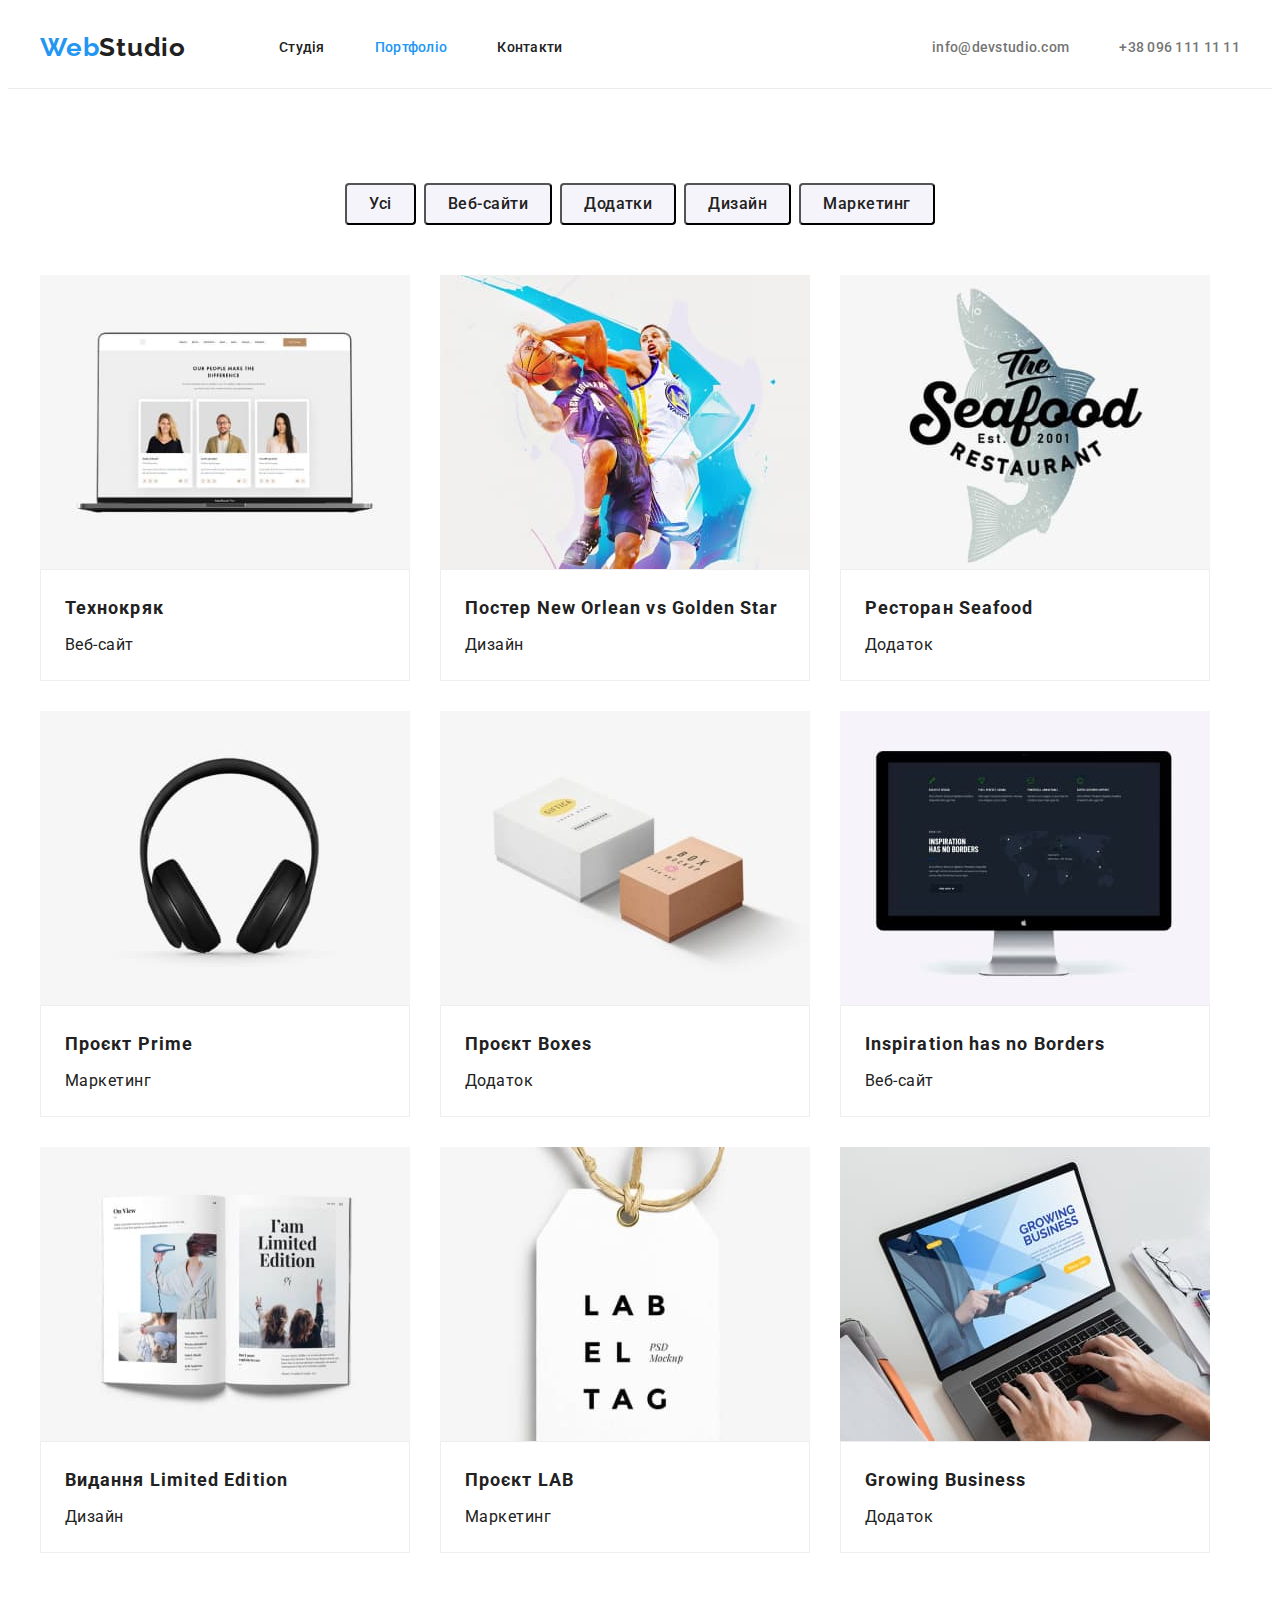
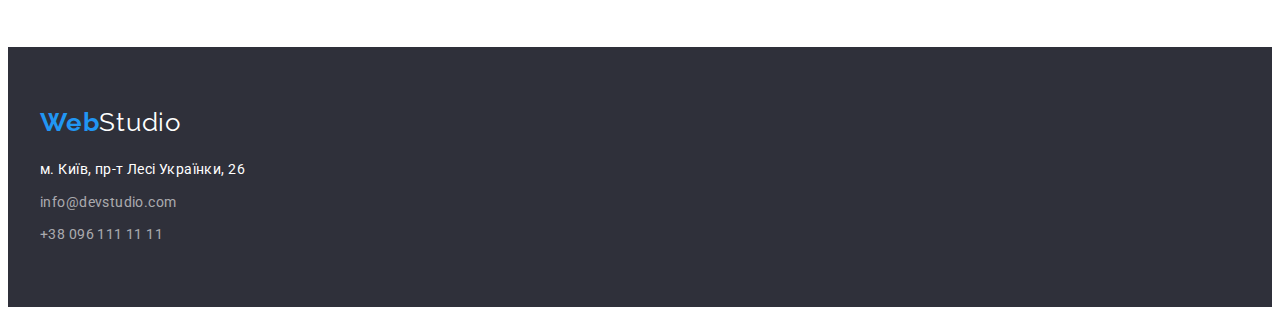
==== portfolio.html @ 0848afb4 "clone repository" ====
<!DOCTYPE html>
<html lang="uk">

<head>
  <meta charset="UTF-8" />
  <meta http-equiv="X-UA-Compatible" content="IE=edge" />
  <meta name="viewport" content="width=device-width, initial-scale=1.0" />
  <link rel="preconnect" href="https://fonts.googleapis.com" />
  <link rel="preconnect" href="https://fonts.gstatic.com" crossorigin />
  <link href="https://fonts.googleapis.com/css2?family=Raleway:wght@700&family=Roboto:wght@400;500;700;900&display=swap"
    rel="stylesheet" />
  <link rel="stylesheet" href="https://cdnjs.cloudflare.com/ajax/libs/modern-normalize/1.1.0/modern-normalize.min.css"
    integrity="sha512-wpPYUAdjBVSE4KJnH1VR1HeZfpl1ub8YT/NKx4PuQ5NmX2tKuGu6U/JRp5y+Y8XG2tV+wKQpNHVUX03MfMFn9Q=="
    crossorigin="anonymous" referrerpolicy="no-referrer" />
  <link rel="stylesheet" href="./css/styles.css" />
  <title>Портфоліо</title>
</head>

<body>
  <header class="header">
    <div class="header-section container">
      <nav class="nav-header">
        <a lang="en" class="header-logo link" href="./index.html"><span class="logo">Web</span>Studio</a>
        <ul class="nav-list list">
          <li class="item"><a class="nav-link link" href="./index.html">Студія</a></li>
          <li class="item"><a class="nav-link link current" href="./portfolio.html">Портфоліо</a></li>
          <li class="item"><a class="nav-link link" href="">Контакти</a></li>
        </ul>
      </nav>
      <ul class="header-address list">
        <li class="item"><a class="address link" href="mailto:info@devstudio.com">info@devstudio.com</a></li>
        <li class="item"><a class="address link" href="tel:+380961111111">+38 096 111 11 11</a></li>
      </ul>
    </div>
  </header>

  <main>
    <section class="portfolio-page section">
      <div class="portfolio-block container">
        <h1 class="visually-hidden">Портфоліо</h1>
        <ul class="protfolio-filter list">
          <li class="item-button"><button class="portfolio-btn" type="button">Усі</button></li>
          <li class="item-button"><button class="portfolio-btn" type="button">Веб-сайти</button></li>
          <li class="item-button"><button class="portfolio-btn" type="button">Додатки</button></li>
          <li class="item-button"><button class="portfolio-btn" type="button">Дизайн</button></li>
          <li class="item-button"><button class="portfolio-btn" type="button">Маркетинг</button></li>
        </ul>

        <ul class="portfolio-list list">
          <li class="portfolio-item">
            <img src="./images/portfolioimg1.jpg" alt="" width="370" />
            <div class="text-block">
              <h2 class="portfolio-tittle">Технокряк</h2>
              <p class="portfolio-text">Веб-сайт</p>
            </div>
          </li>
          <li class="portfolio-item">
            <img src="./images/portfolioimg2.jpg" alt="" width="370" />
            <div class="text-block">
              <h2 class="portfolio-tittle">Постер New Orlean vs Golden Star</h2>
              <p class="portfolio-text">Дизайн</p>
            </div>
          </li>
          <li class="portfolio-item">
            <img src="./images/portfolioimg3.jpg" alt="" width="370" />
            <div class="text-block">
              <h2 class="portfolio-tittle">Ресторан Seafood</h2>
              <p class="portfolio-text">Додаток</p>
            </div>
          </li>
          <li class="portfolio-item">
            <img src="./images/portfolioimg4.jpg" alt="" width="370" />
            <div class="text-block">
              <h2 class="portfolio-tittle">Проєкт Prime</h2>
              <p class="portfolio-text">Маркетинг</p>
            </div>
          </li>
          <li class="portfolio-item">
            <img src="./images/portfolioimg5.jpg" alt="" width="370" />
            <div class="text-block">
              <h2 class="portfolio-tittle">Проєкт Boxes</h2>
              <p class="portfolio-text">Додаток</p>
            </div class="text-block">
          </li>
          <li class="portfolio-item">
            <img src="./images/portfolioimg6.jpg" alt="" width="370" />
            <div class="text-block">
              <h2 class="portfolio-tittle">Inspiration has no Borders</h2>
              <p class="portfolio-text">Веб-сайт</p>
            </div>
          </li>
          <li class="portfolio-item">
            <img src="./images/portfolioimg7.jpg" alt="" width="370" />
            <div class="text-block">
              <h2 class="portfolio-tittle">Видання Limited Edition</h2>
              <p class="portfolio-text">Дизайн</p>
            </div>
          </li>

          <li class="portfolio-item">
            <img src="./images/portfolioimg8.jpg" alt="" width="370" />
            <div class="text-block">
              <h2 class="portfolio-tittle">Проєкт LAB</h2>
              <p class="portfolio-text">Маркетинг</p>
            </div>
          </li>
          <li class="portfolio-item">
            <img src="./images/portfolioimg9.jpg" alt="" width="370" />
            <div class="text-block">
              <h2 class="portfolio-tittle">Growing Business</h2>
              <p class="portfolio-text">Додаток</p>
            </div>
          </li>

        </ul>
      </div>
    </section>
  </main>

  <footer class="footer">
    <div class="container">
      <a lang="en" class="footer-logo link" href="./index.html"><span class="logo">Web</span>Studio</a>
      <address>
        <ul class="footer-list list">
          <li class="item">
            <a class="address link" href="https://goo.gl/maps/CPtrU1FHBa2aNyZL9" target="_blank"
              rel="noopener noreferrer nofollow">м. Київ, пр-т Лесі Українки, 26</a>
          </li>
          <li class="item">
            <a class="contact-link link" href="mailto:info@devstudio.com">info@devstudio.com</a>
          </li>
          <li class="item"><a class="contact-link link" href="tel:+380961111111">+38 096 111 11 11</a></li>
        </ul>
      </address>
    </div>
  </footer>
</body>

</html>
---- css/styles.css ----
:root {
  --primary-background-color: #ffffff;
  --secondary-background-color: #2f303a;
  --tertiary-background-color: #f5f4fa;

  --primary-text-color: #212121;
  --secondary-text-color: #757575;

  --accent-background-color: #2196f3;
  --accent-text-color: #2196f3;

  --white-color: #ffffff
}

body {
  font-family: 'Roboto', sans-serif;
  background-color: var(--primary-background-color);
  color: var(--primary-text-color);
}

h1,
h2,
h3,
ul,
p {
  margin: 0;
  padding: 0;
}

img {
  display: block;
  max-width: 100%;
  height: auto;
}

.container {
  width: 1200px;
  padding: 0 15px;
  margin: 0 auto;
}

.section {
  padding: 94px 0;
}

.link {
  text-decoration: none;
}

.list {
  list-style-type: none;
}

/* HEADER */
/* Logo */
.header {
  border-bottom: 1px solid #ECECEC;
}

.logo {
  font-family: 'Raleway';
  font-weight: 700;
  font-size: 26px;
  line-height: 1.2;
  letter-spacing: 0.03em;

  color: var(--accent-text-color);
}

.header-logo {
  margin-right: 93px;
  font-family: 'Raleway';
  font-weight: 700;
  font-size: 26px;
  line-height: 1.2;
  letter-spacing: 0.03em;

  color: var(--primary-text-color);
}

/* Nav */
.header-section {
  display: flex;
  align-items: center;
}

.nav-header {
  display: flex;
  align-items: center;
}

.nav-list {
  display: flex;
}

.nav-list .item:not(:last-child) {
  margin-right: 50px;
}


.nav-link {
  display: block;
  padding: 32px 0px;

  font-weight: 500;
  font-size: 14px;
  line-height: 1.14;
  letter-spacing: 0.02em;

  color: var(--primary-text-color);
}

.nav-link:hover,
.nav-link:focus {
  color: var(--accent-text-color);
}

.nav-link.current {
  color: var(--accent-text-color);
}

.header-address {
  display: flex;
  margin-left: auto;
}

.header-address .item:not(:last-child) {
  margin-right: 50px;
}

.header-address .address {
  display: block;
  padding: 32px 0;
  font-weight: 500;
  font-size: 14px;
  line-height: 1.14;
  letter-spacing: 0.02em;

  color: var(--secondary-text-color);
}

.header-address .address:hover,
.header-address .address:focus {
  color: var(--accent-text-color);
}

/* MAIN */
.title {
  margin-bottom: 50px;

  font-size: 36px;
  line-height: 1.17;
  text-align: center;
  letter-spacing: 0.03em;
}

/* Hero selection */
.hero {
  text-align: center;
  background-color: var(--secondary-background-color);
  padding: 200px 0;
}

.hero-title {
  margin-bottom: 30px;

  font-weight: 900;
  font-size: 44px;
  line-height: 1.36;
  letter-spacing: 0.06em;

  color: var(--white-color);
}

.hero-button {
  padding: 10px 32px;
  font-family: 'Roboto';
  font-weight: 700;
  font-size: 16px;
  line-height: 1.87;
  align-items: center;
  letter-spacing: 0.06em;

  background-color: var(--accent-background-color);
  color: var(--white-color);

  cursor: pointer;
  border-radius: 4px;
  border-color: var(--accent-background-color);

}

/* Features */
.features {
  padding-bottom: 0px;
}

.list-title {
  margin-bottom: 10px;

  font-size: 14px;
  line-height: 1.14;
  letter-spacing: 0.03em;

  color: var(--primary-text-color);
}

.visually-hidden {
  position: absolute;
  white-space: nowrap;
  width: 1px;
  height: 1px;
  overflow: hidden;
  border: 0;
  padding: 0;
  clip: rect(0 0 0 0);
  clip-path: inset(50%);
  margin: -1px;
}

.features-list {
  display: flex;
}

.features-list .item:not(:last-child) {
  margin-right: 30px;
}

.list-text {
  font-size: 14px;
  line-height: 1.7;
  letter-spacing: 0.03em;

  color: var(--secondary-text-color);
}

/* Work */
.work-list {
  display: flex;
}

.work-list .item:not(:last-child) {
  margin-right: 30px;
}

/* Team */
.team {
  background-color: var(--tertiary-background-color);
}

.team-list {
  display: flex;
}

.team-list .item:not(:last-child) {
  margin-right: 30px;
}

.team-list .item {
  background-color: var(--primary-background-color);
  border-radius: 0px 0px 4px 4px;
}

.work-item {
  padding: 30px;
}

.item-title {
  margin-bottom: 10px;

  font-weight: 500;
  font-size: 16px;
  line-height: 1.19;
  text-align: center;
  letter-spacing: 0.03em;

  color: var(--primary-text-color);
}

.item-text {
  font-size: 16px;
  line-height: 1.19;
  text-align: center;
  letter-spacing: 0.03em;

  color: var(--secondary-text-color);
}

/* FOOTER */
.footer {
  padding: 60px 0px;
  background-color: var(--secondary-background-color);
}

/* Logo */
.footer-logo {
  display: block;
  margin-bottom: 20px;

  font-family: 'Raleway';
  font-size: 26px;
  line-height: 1.2;
  letter-spacing: 0.03em;

  color: var(--white-color);
}

/* Address */

.address {
  display: block;
  font-style: normal;
  font-size: 14px;
  line-height: 1.7;
  letter-spacing: 0.03em;

  color: var(--white-color);
}

.footer-list .item:not(:last-child) {
  margin-bottom: 9px;
}

.contact-link {
  display: block;
  font-family: 'Roboto';
  font-style: normal;
  font-weight: 400;
  font-size: 14px;
  line-height: 1.7;
  letter-spacing: 0.03em;

  color: rgba(255, 255, 255, 0.6);
}

.contact-link:hover,
.contact-link:focus {
  font-style: normal;
  font-size: 14px;
  line-height: 1.7;
  letter-spacing: 0.03em;

  color: var(--accent-text-color);
}

/* PORTFOLIO-PAGE */
.portfolio-page {
  background-color: #ffffff;
}

.protfolio-filter {
  display: flex;
  justify-content: center;
  margin-bottom: 50px;
}

.protfolio-filter .item-button:not(:last-child) {
  margin-right: 8px;
}


/* portf-btn */

.portfolio-btn {
  padding: 6px 22px;
  font-family: 'Roboto';
  font-weight: 500;
  font-size: 16px;
  line-height: 1.62;
  text-align: center;
  letter-spacing: 0.03em;

  background-color: #f5f4fa;
  color: var(--primary-text-color);

  cursor: pointer;
  border-radius: 4px;
}

.portfolio-btn:hover,
.portfolio-btn:focus {
  padding: 6px 25px;
  font-size: 16px;
  line-height: 1.62;
  text-align: center;
  letter-spacing: 0.03em;

  background-color: var(--accent-background-color);
  color: var(--white-color);

  cursor: pointer;
  border-radius: 4px;
}

.portfolio-list {
  display: flex;
  flex-wrap: wrap;
}

.portfolio-item {
  margin-right: 30px;
  margin-bottom: 30px;
  width: 370px;
  background-color: var(--primary-background-color);
}

.portfolio-item:nth-child(3n) {
  margin-right: 0px;
}

.portfolio-item:nth-last-child(-n + 3) {
  margin-bottom: 0px;
}

.text-block {
  padding: 20px 24px;
  border: 1px solid #EEEEEE;

}

.portfolio-tittle {
  margin-bottom: 4px;
  font-size: 18px;
  line-height: 2;
  letter-spacing: 0.06em;
}

.portfolio-text {
  font-size: 16px;
  line-height: 1.87;
  letter-spacing: 0.03em;
}
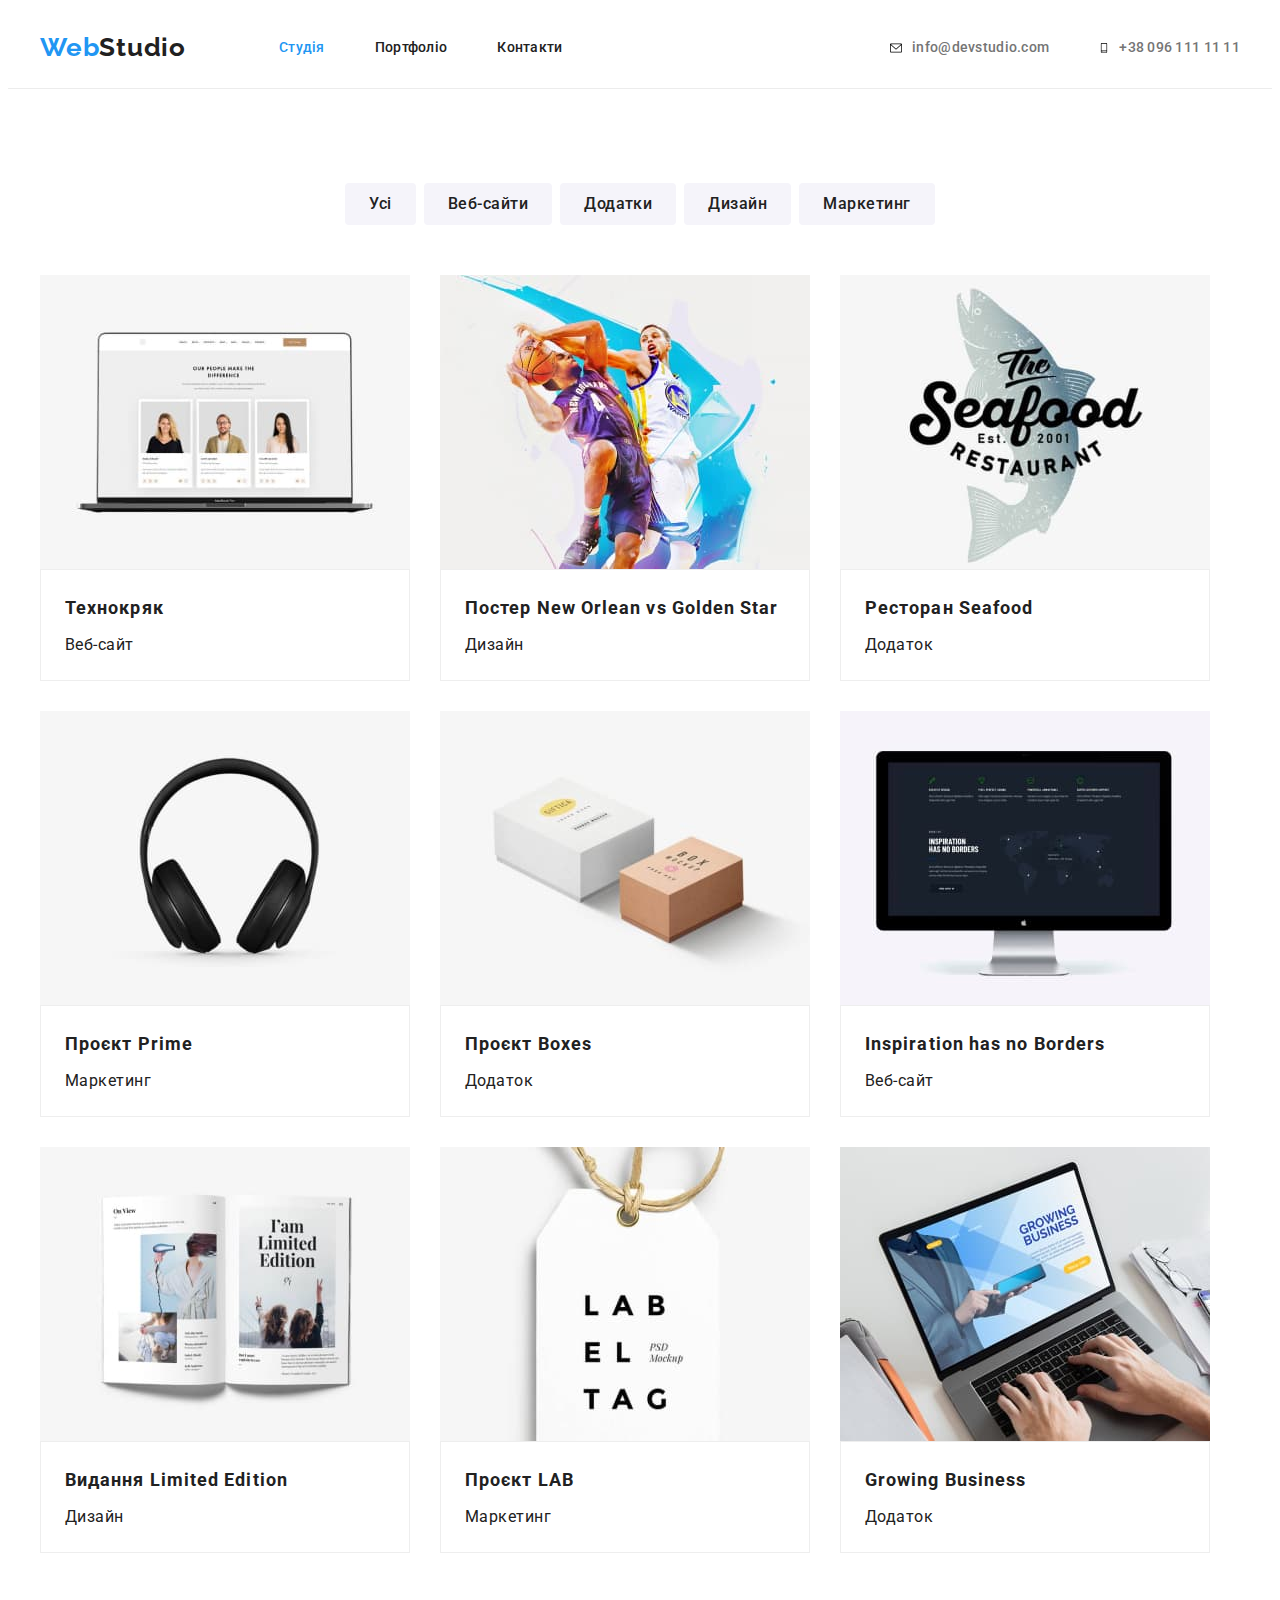
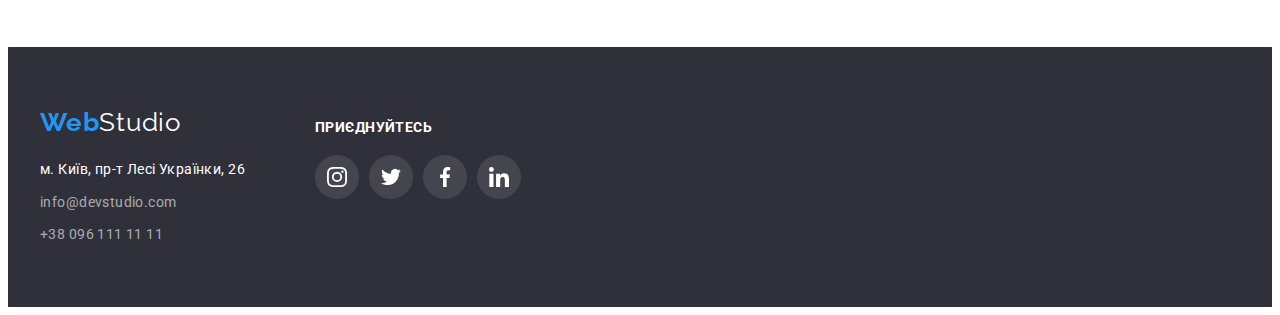
==== commit 38ca2411: "add icon for header and footer" ====
--- a/portfolio.html
+++ b/portfolio.html
@@ -22,14 +22,23 @@
       <nav class="nav-header">
         <a lang="en" class="header-logo link" href="./index.html"><span class="logo">Web</span>Studio</a>
         <ul class="nav-list list">
-          <li class="item"><a class="nav-link link" href="./index.html">Студія</a></li>
-          <li class="item"><a class="nav-link link current" href="./portfolio.html">Портфоліо</a></li>
+          <li class="item"><a class="nav-link link current" href="./index.html">Студія</a></li>
+          <li class="item"><a class="nav-link link" href="./portfolio.html">Портфоліо</a></li>
           <li class="item"><a class="nav-link link" href="">Контакти</a></li>
         </ul>
       </nav>
       <ul class="header-address list">
-        <li class="item"><a class="address link" href="mailto:info@devstudio.com">info@devstudio.com</a></li>
-        <li class="item"><a class="address link" href="tel:+380961111111">+38 096 111 11 11</a></li>
+        <li class="item">
+          <a class="address link" href="mailto:info@devstudio.com"><svg height="16" width="12">
+              <use href="./images/symbol-defs.svg#icon-mail"></use>
+            </svg>info@devstudio.com</a>
+        </li>
+        <li class="item">
+          <a class="address link" href="tel:+380961111111"><svg height="16" width="10px">
+              <use href="./images/symbol-defs.svg#icon-tel"></use>
+            </svg>
+            +38 096 111 11 11</a>
+        </li>
       </ul>
     </div>
   </header>
@@ -48,66 +57,66 @@
 
         <ul class="portfolio-list list">
           <li class="portfolio-item">
-            <img src="./images/portfolioimg1.jpg" alt="" width="370" />
+            <img src="./images/portfolioimg1.jpg" alt="Ноутбук із сайтом" width="370" />
             <div class="text-block">
-              <h2 class="portfolio-tittle">Технокряк</h2>
+              <h2 class="portfolio-title">Технокряк</h2>
               <p class="portfolio-text">Веб-сайт</p>
             </div>
           </li>
           <li class="portfolio-item">
-            <img src="./images/portfolioimg2.jpg" alt="" width="370" />
+            <img src="./images/portfolioimg2.jpg" alt="Гра в баскетбол" width="370" />
             <div class="text-block">
-              <h2 class="portfolio-tittle">Постер New Orlean vs Golden Star</h2>
+              <h2 class="portfolio-title">Постер New Orlean vs Golden Star</h2>
               <p class="portfolio-text">Дизайн</p>
             </div>
           </li>
           <li class="portfolio-item">
-            <img src="./images/portfolioimg3.jpg" alt="" width="370" />
+            <img src="./images/portfolioimg3.jpg" alt="Логотип ресторану" width="370" />
             <div class="text-block">
-              <h2 class="portfolio-tittle">Ресторан Seafood</h2>
+              <h2 class="portfolio-title">Ресторан Seafood</h2>
               <p class="portfolio-text">Додаток</p>
             </div>
           </li>
           <li class="portfolio-item">
-            <img src="./images/portfolioimg4.jpg" alt="" width="370" />
+            <img src="./images/portfolioimg4.jpg" alt="Навушники" width="370" />
             <div class="text-block">
-              <h2 class="portfolio-tittle">Проєкт Prime</h2>
+              <h2 class="portfolio-title">Проєкт Prime</h2>
               <p class="portfolio-text">Маркетинг</p>
             </div>
           </li>
           <li class="portfolio-item">
-            <img src="./images/portfolioimg5.jpg" alt="" width="370" />
+            <img src="./images/portfolioimg5.jpg" alt="Коробки" width="370" />
             <div class="text-block">
-              <h2 class="portfolio-tittle">Проєкт Boxes</h2>
+              <h2 class="portfolio-title">Проєкт Boxes</h2>
               <p class="portfolio-text">Додаток</p>
             </div class="text-block">
           </li>
           <li class="portfolio-item">
-            <img src="./images/portfolioimg6.jpg" alt="" width="370" />
+            <img src="./images/portfolioimg6.jpg" alt="Монітор" width="370" />
             <div class="text-block">
-              <h2 class="portfolio-tittle">Inspiration has no Borders</h2>
+              <h2 class="portfolio-title">Inspiration has no Borders</h2>
               <p class="portfolio-text">Веб-сайт</p>
             </div>
           </li>
           <li class="portfolio-item">
-            <img src="./images/portfolioimg7.jpg" alt="" width="370" />
+            <img src="./images/portfolioimg7.jpg" alt="Книга" width="370" />
             <div class="text-block">
-              <h2 class="portfolio-tittle">Видання Limited Edition</h2>
+              <h2 class="portfolio-title">Видання Limited Edition</h2>
               <p class="portfolio-text">Дизайн</p>
             </div>
           </li>
 
           <li class="portfolio-item">
-            <img src="./images/portfolioimg8.jpg" alt="" width="370" />
+            <img src="./images/portfolioimg8.jpg" alt="Лейбл" width="370" />
             <div class="text-block">
-              <h2 class="portfolio-tittle">Проєкт LAB</h2>
+              <h2 class="portfolio-title">Проєкт LAB</h2>
               <p class="portfolio-text">Маркетинг</p>
             </div>
           </li>
           <li class="portfolio-item">
-            <img src="./images/portfolioimg9.jpg" alt="" width="370" />
+            <img src="./images/portfolioimg9.jpg" alt="Додаток" width="370" />
             <div class="text-block">
-              <h2 class="portfolio-tittle">Growing Business</h2>
+              <h2 class="portfolio-title">Growing Business</h2>
               <p class="portfolio-text">Додаток</p>
             </div>
           </li>
@@ -119,19 +128,58 @@
 
   <footer class="footer">
     <div class="container">
-      <a lang="en" class="footer-logo link" href="./index.html"><span class="logo">Web</span>Studio</a>
-      <address>
-        <ul class="footer-list list">
-          <li class="item">
-            <a class="address link" href="https://goo.gl/maps/CPtrU1FHBa2aNyZL9" target="_blank"
-              rel="noopener noreferrer nofollow">м. Київ, пр-т Лесі Українки, 26</a>
-          </li>
-          <li class="item">
-            <a class="contact-link link" href="mailto:info@devstudio.com">info@devstudio.com</a>
-          </li>
-          <li class="item"><a class="contact-link link" href="tel:+380961111111">+38 096 111 11 11</a></li>
-        </ul>
-      </address>
+      <div class="footer-section">
+        <div class="main-footer"><a lang="en" class="footer-logo link" href="./index.html"><span
+              class="logo">Web</span>Studio</a>
+          <address>
+            <ul class="footer-list list">
+              <li class="item">
+                <a class="address link" href="https://goo.gl/maps/CPtrU1FHBa2aNyZL9" target="_blank"
+                  rel="noopener noreferrer nofollow">м. Київ, пр-т Лесі Українки, 26</a>
+              </li>
+              <li class="item">
+                <a class="contact-link link" href="mailto:info@devstudio.com">info@devstudio.com</a>
+              </li>
+              <li class="item">
+                <a class="contact-link link" href="tel:+380961111111">+38 096 111 11 11</a>
+              </li>
+            </ul>
+          </address>
+        </div>
+        <div class="join">
+          <p class="join-title">ПРИЄДНУЙТЕСЬ</p>
+          <ul class="social-list list">
+            <li>
+              <a class="social-link" href="#">
+                <svg width="20" weight="20">
+                  <use href="./images/symbol-defs.svg#icon-instagram"></use>
+                </svg>
+              </a>
+            </li>
+            <li>
+              <a class="social-link" href="#">
+                <svg width="20" weight="20">
+                  <use href="./images/symbol-defs.svg#icon-twitter"></use>
+                </svg>
+              </a>
+            </li>
+            <li>
+              <a class="social-link" href="#">
+                <svg width="20" weight="20">
+                  <use href="./images/symbol-defs.svg#icon-facebook"></use>
+                </svg>
+              </a>
+            </li>
+            <li>
+              <a class="social-link" href="#">
+                <svg width="20" weight="20">
+                  <use href="./images/symbol-defs.svg#icon-linkedin"></use>
+                </svg>
+              </a>
+            </li>
+          </ul>
+        </div>
+      </div>
     </div>
   </footer>
 </body>
--- a/css/styles.css
+++ b/css/styles.css
@@ -9,7 +9,8 @@
   --accent-background-color: #2196f3;
   --accent-text-color: #2196f3;
 
-  --white-color: #ffffff
+  --white-color: #ffffff;
+  --icon-color: #AFB1B8;
 }
 
 body {
@@ -129,7 +130,9 @@
 }
 
 .header-address .address {
-  display: block;
+  display: flex;
+  align-items: center;
+  gap: 10px;
   padding: 32px 0;
   font-weight: 500;
   font-size: 14px;
@@ -142,6 +145,7 @@
 .header-address .address:hover,
 .header-address .address:focus {
   color: var(--accent-text-color);
+  fill: var(--accent-text-color);
 }
 
 /* MAIN */
@@ -157,8 +161,12 @@
 /* Hero selection */
 .hero {
   text-align: center;
-  background-color: var(--secondary-background-color);
-  padding: 200px 0;
+  padding: 200px;
+  margin-left: auto;
+  margin-right: auto;
+  max-width: 1600px;
+  background-image: linear-gradient(rgba(47, 48, 58, 0.4), rgba(47, 48, 58, 0.4)), url(../images/hero-img.jpg);
+  background-position: center;
 }
 
 .hero-title {
@@ -226,6 +234,12 @@
   margin-right: 30px;
 }
 
+.features-icons {
+  margin-bottom: 30px;
+  padding: 25px 100px;
+  background-color: var(--tertiary-background-color);
+}
+
 .list-text {
   font-size: 14px;
   line-height: 1.7;
@@ -258,6 +272,8 @@
 
 .team-list .item {
   background-color: var(--primary-background-color);
+  border-radius: 0px 0px 4px 4px;
+  box-shadow: 0px 1px 3px rgba(0, 0, 0, 0.12), 0px 1px 1px rgba(0, 0, 0, 0.14), 0px 2px 1px rgba(0, 0, 0, 0.2);
   border-radius: 0px 0px 4px 4px;
 }
 
@@ -282,9 +298,58 @@
   line-height: 1.19;
   text-align: center;
   letter-spacing: 0.03em;
+  margin-bottom: 16px;
 
   color: var(--secondary-text-color);
 }
+
+.link-list {
+  display: flex;
+  justify-content: space-between;
+}
+
+.link-list .list {
+  display: flex;
+  align-items: center;
+  padding: 12px;
+  height: 44px;
+  width: 44px;
+  fill: var(--icon-color);
+}
+
+.link-list .list:hover,
+link-list .list:focus {
+  background-color: var(--accent-background-color);
+  border-radius: 50%;
+  fill: var(--white-color)
+}
+
+
+/* Clients */
+.clients-list {
+  display: flex;
+  align-items: center;
+  justify-content: space-between;
+}
+
+.clients-list .link {
+  display: flex;
+  align-items: center;
+  padding: 16px 32px;
+  border: 1px solid #AFB1B8;
+  border-radius: 4px;
+  fill: var(--icon-color);
+}
+
+
+
+.clients-list .link:hover,
+.clients-list .link:focus {
+  border: 1px solid var(--accent-background-color);
+  fill: var(--accent-text-color);
+}
+
+
 
 /* FOOTER */
 .footer {
@@ -296,13 +361,20 @@
 .footer-logo {
   display: block;
   margin-bottom: 20px;
-
   font-family: 'Raleway';
   font-size: 26px;
   line-height: 1.2;
   letter-spacing: 0.03em;
 
   color: var(--white-color);
+}
+
+.footer-section {
+  display: flex;
+}
+
+.main-footer {
+  margin-right: 70px;
 }
 
 /* Address */
@@ -341,6 +413,43 @@
   letter-spacing: 0.03em;
 
   color: var(--accent-text-color);
+}
+
+.join {
+  padding-top: 12px;
+  padding-bottom: 40px;
+}
+
+.join-title {
+  color: var(--white-color);
+  font-weight: 700;
+  font-size: 14px;
+  line-height: 1.17;
+  letter-spacing: 0.03em;
+  margin-bottom: 20px;
+}
+
+.social-list {
+  display: flex;
+  gap: 10px;
+}
+
+.social-link {
+  display: flex;
+  align-items: center;
+  justify-content: center;
+  width: 44px;
+  height: 44px;
+
+  background-color: rgba(255, 255, 255, 0.1);
+  fill: var(--white-color);
+
+  border-radius: 50%;
+}
+
+.social-link:hover,
+.social-link:focus {
+  background-color: var(--accent-background-color);
 }
 
 /* PORTFOLIO-PAGE */
@@ -375,6 +484,7 @@
 
   cursor: pointer;
   border-radius: 4px;
+  border-color: transparent;
 }
 
 .portfolio-btn:hover,
@@ -390,6 +500,7 @@
 
   cursor: pointer;
   border-radius: 4px;
+  box-shadow: 0px 3px 1px rgba(0, 0, 0, 0.1), 0px 1px 2px rgba(0, 0, 0, 0.08), 0px 2px 2px rgba(0, 0, 0, 0.12);
 }
 
 .portfolio-list {
@@ -404,6 +515,11 @@
   background-color: var(--primary-background-color);
 }
 
+.portfolio-item:hover,
+.portfolio-item:focus {
+  box-shadow: 0px 1px 1px rgba(0, 0, 0, 0.12), 0px 4px 4px rgba(0, 0, 0, 0.06), 1px 4px 6px rgba(0, 0, 0, 0.16);
+}
+
 .portfolio-item:nth-child(3n) {
   margin-right: 0px;
 }
@@ -418,7 +534,7 @@
 
 }
 
-.portfolio-tittle {
+.portfolio-title {
   margin-bottom: 4px;
   font-size: 18px;
   line-height: 2;
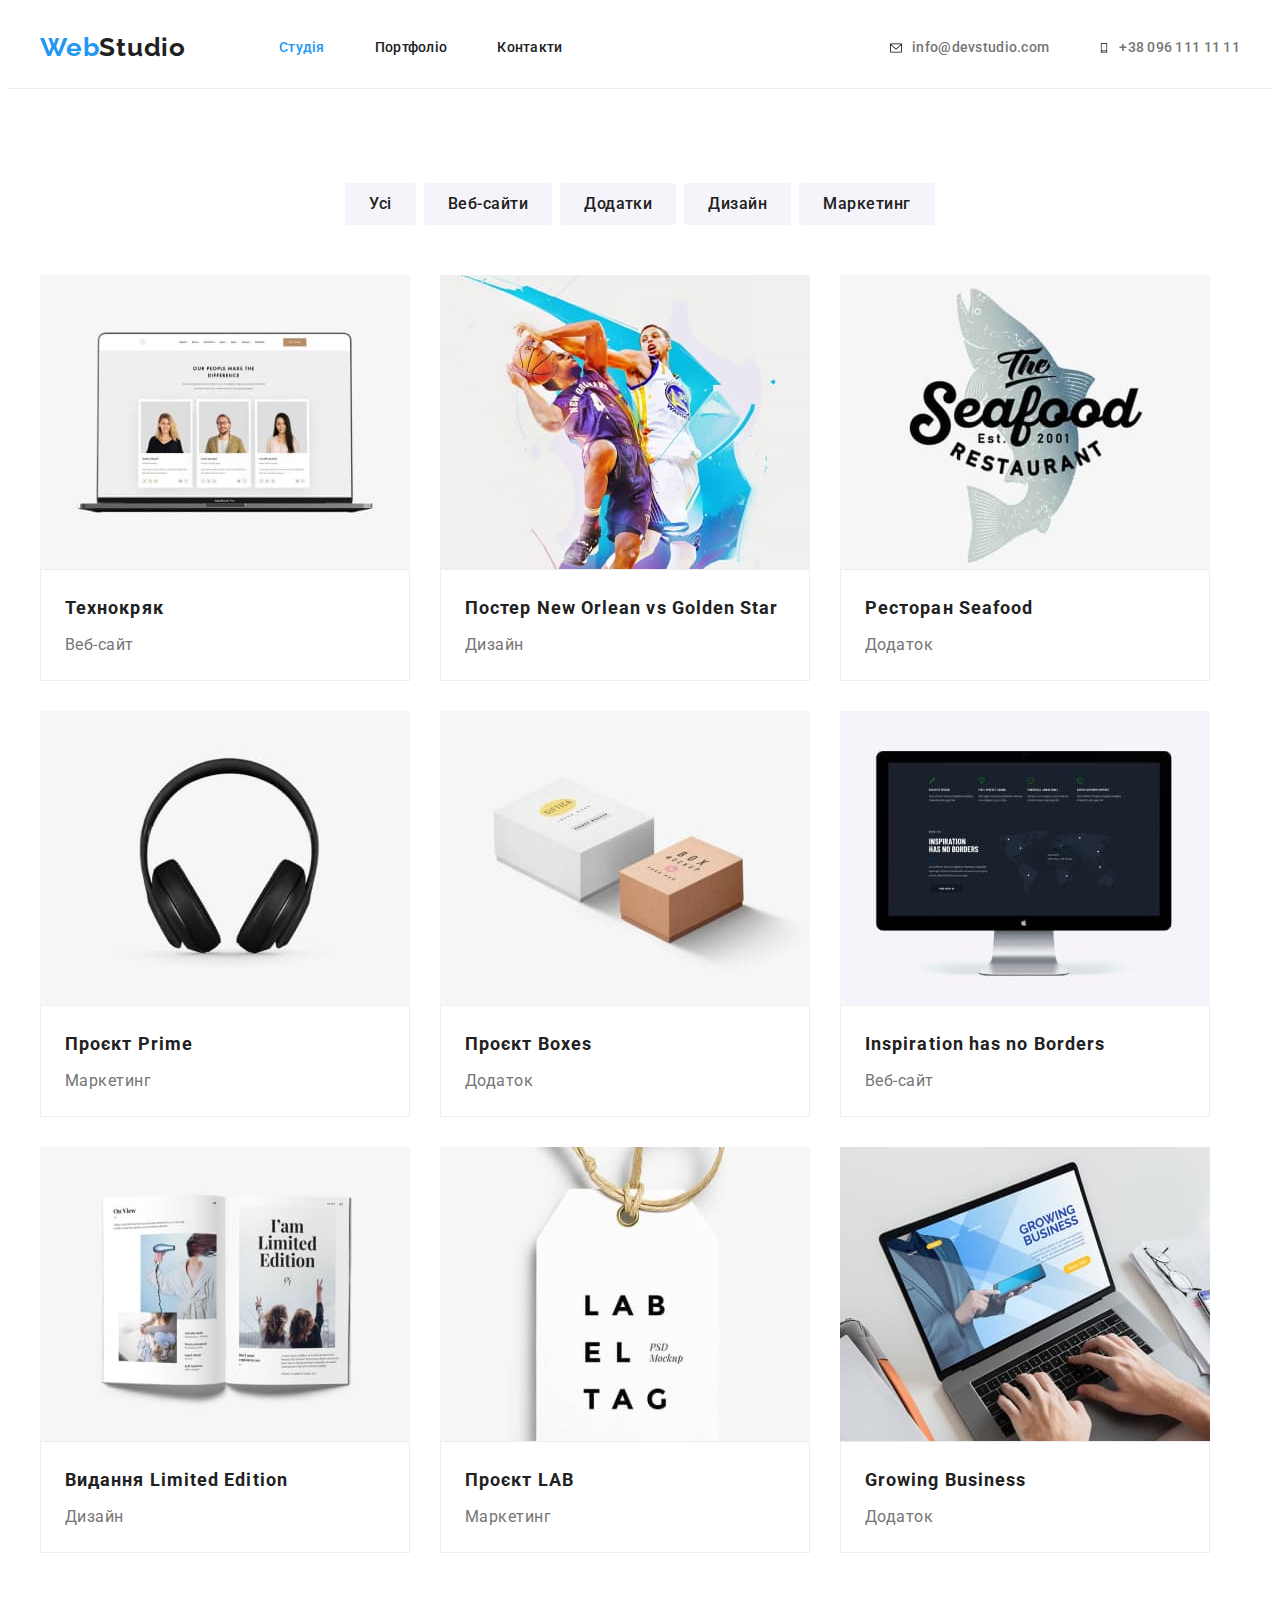
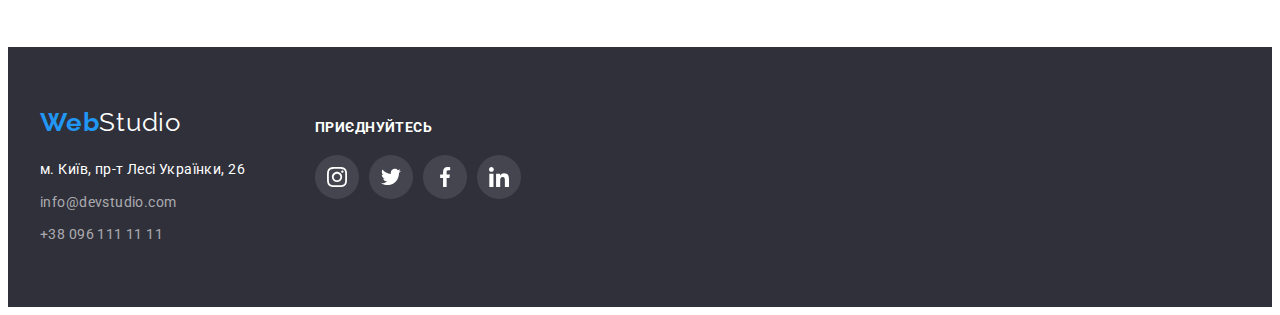
==== commit dbc5aa24: "fixed" ====
--- a/portfolio.html
+++ b/portfolio.html
@@ -151,28 +151,28 @@
           <ul class="social-list list">
             <li>
               <a class="social-link" href="#">
-                <svg width="20" weight="20">
+                <svg width="20" height="20">
                   <use href="./images/symbol-defs.svg#icon-instagram"></use>
                 </svg>
               </a>
             </li>
             <li>
               <a class="social-link" href="#">
-                <svg width="20" weight="20">
+                <svg width="20" height="20">
                   <use href="./images/symbol-defs.svg#icon-twitter"></use>
                 </svg>
               </a>
             </li>
             <li>
               <a class="social-link" href="#">
-                <svg width="20" weight="20">
+                <svg width="20" height="20">
                   <use href="./images/symbol-defs.svg#icon-facebook"></use>
                 </svg>
               </a>
             </li>
             <li>
               <a class="social-link" href="#">
-                <svg width="20" weight="20">
+                <svg width="20" height="20">
                   <use href="./images/symbol-defs.svg#icon-linkedin"></use>
                 </svg>
               </a>
--- a/css/styles.css
+++ b/css/styles.css
@@ -161,7 +161,7 @@
 /* Hero selection */
 .hero {
   text-align: center;
-  padding: 200px;
+  padding: 200px 0px;
   margin-left: auto;
   margin-right: auto;
   max-width: 1600px;
@@ -235,9 +235,14 @@
 }
 
 .features-icons {
+  display: flex;
+  align-items: center;
+  justify-content: center;
+  height: 120px;
+
   margin-bottom: 30px;
-  padding: 25px 100px;
   background-color: var(--tertiary-background-color);
+  border-radius: 4px;
 }
 
 .list-text {
@@ -318,7 +323,7 @@
 }
 
 .link-list .list:hover,
-link-list .list:focus {
+.link-list .list:focus {
   background-color: var(--accent-background-color);
   border-radius: 50%;
   fill: var(--white-color)
@@ -334,8 +339,10 @@
 
 .clients-list .link {
   display: flex;
-  align-items: center;
-  padding: 16px 32px;
+  width: 170px;
+  height: 92px;
+  align-items: center;
+  justify-content: center;
   border: 1px solid #AFB1B8;
   border-radius: 4px;
   fill: var(--icon-color);
@@ -489,7 +496,6 @@
 
 .portfolio-btn:hover,
 .portfolio-btn:focus {
-  padding: 6px 25px;
   font-size: 16px;
   line-height: 1.62;
   text-align: center;
@@ -502,6 +508,8 @@
   border-radius: 4px;
   box-shadow: 0px 3px 1px rgba(0, 0, 0, 0.1), 0px 1px 2px rgba(0, 0, 0, 0.08), 0px 2px 2px rgba(0, 0, 0, 0.12);
 }
+
+
 
 .portfolio-list {
   display: flex;
@@ -545,4 +553,5 @@
   font-size: 16px;
   line-height: 1.87;
   letter-spacing: 0.03em;
+  color: var(--secondary-text-color);
 }